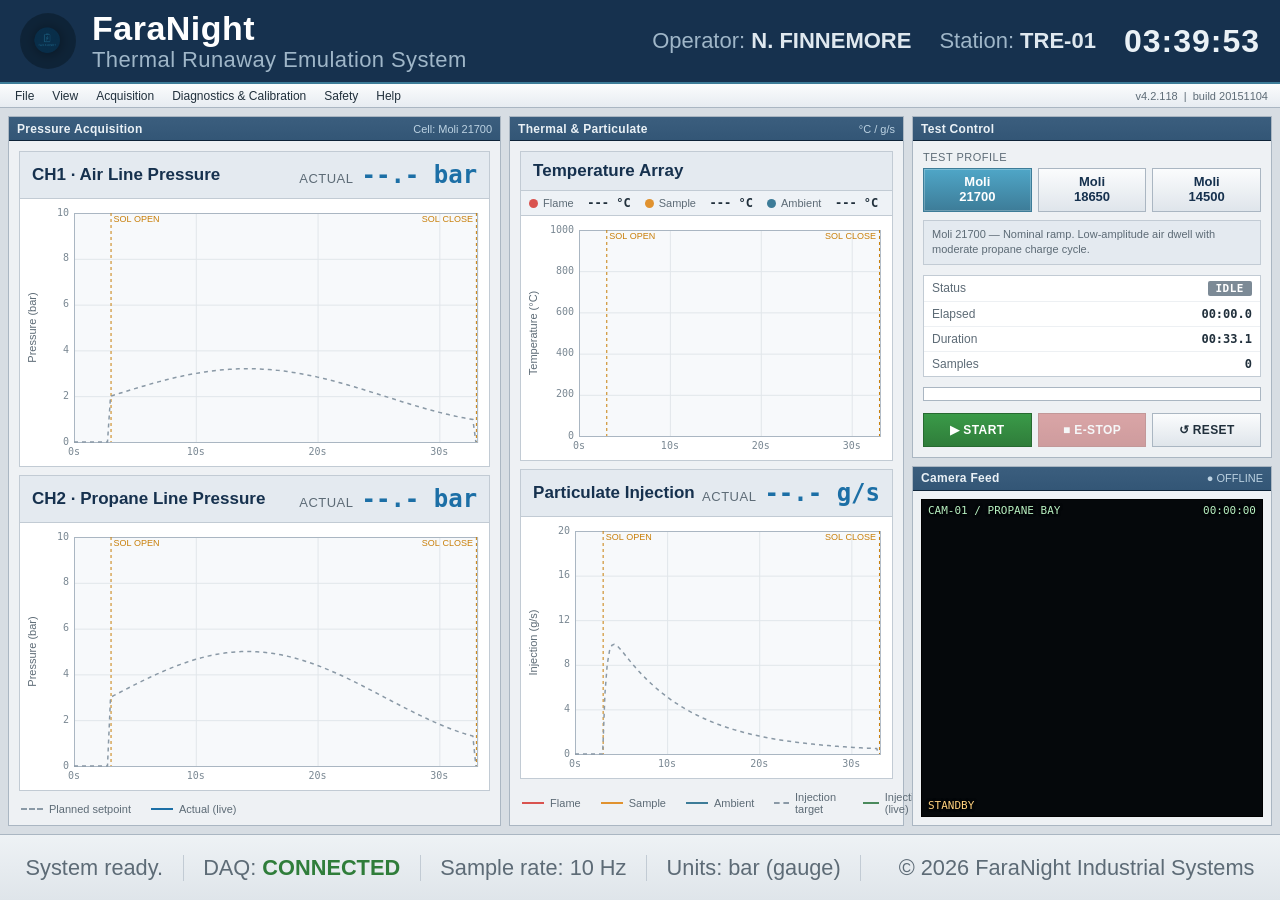
==== index.html @ 3b18e5b1 "Add files via upload" ====
<!DOCTYPE html>
<html lang="en">
<head>
  <meta charset="UTF-8" />
  <meta name="viewport" content="width=device-width, initial-scale=1.0" />
  <title>FaraNight — Thermal Runaway Emulation System</title>
  <link rel="stylesheet" href="styles.css" />
  <link rel="icon" href="FaraLogo.png" />
</head>
<body>
  <!-- ===================== TITLE BAR ===================== -->
  <header class="app-titlebar">
    <div class="brand">
      <img src="FaraLogo.png" alt="FaraNight" class="brand-logo" />
      <div class="brand-text">
        <span class="brand-name">FaraNight</span>
        <span class="brand-sub">Thermal Runaway Emulation System</span>
      </div>
    </div>
    <div class="titlebar-meta">
      <span class="meta-item">Operator: <strong id="operatorName">N. FINNEMORE</strong></span>
      <span class="meta-item">Station: <strong>TRE-01</strong></span>
      <span class="meta-item" id="clock">--:--:--</span>
    </div>
  </header>

  <!-- ===================== MENU STRIP ===================== -->
  <nav class="menu-strip">
    <div class="menu-item has-menu">
      <span class="menu-label">File</span>
      <div class="menu-dropdown">
        <button class="menu-option" data-action="save">Save Dataset&hellip;</button>
        <button class="menu-option" data-action="open-new">Open New</button>
      </div>
    </div>
    <div class="menu-item has-menu">
      <span class="menu-label">View</span>
      <div class="menu-dropdown">
        <button class="menu-option" data-action="fullscreen">Toggle Full Screen</button>
      </div>
    </div>
    <div class="menu-item has-menu">
      <span class="menu-label">Acquisition</span>
      <div class="menu-dropdown">
        <button class="menu-option" data-action="start">Start Test</button>
        <button class="menu-option" data-action="stop">Stop Test</button>
        <button class="menu-option" data-action="reset">Reset</button>
      </div>
    </div>
    <div class="menu-item">
      <span class="menu-label" data-action="diagnostics">Diagnostics &amp; Calibration</span>
    </div>
    <div class="menu-item">
      <span class="menu-label" data-action="safety">Safety</span>
    </div>
    <div class="menu-item">
      <span class="menu-label" data-action="help">Help</span>
    </div>
    <span class="menu-spacer"></span>
    <span class="menu-build">v4.2.118 &nbsp;|&nbsp; build 20151104</span>
  </nav>

  <!-- ===================== MAIN WORKSPACE ===================== -->
  <main class="workspace">

    <!-- LEFT: pressure graphs -->
    <section class="panel charts-panel">
      <div class="panel-header">
        <span class="panel-title">Pressure Acquisition</span>
        <span class="panel-header-right" id="activeProfileLabel">Cell: Moli 18650</span>
      </div>
      <div class="panel-body charts-body">

        <div class="chart-block">
          <div class="chart-caption">
            <span class="chart-name">CH1 &middot; Air Line Pressure</span>
            <span class="chart-readout">
              <span class="readout-label">Actual</span>
              <span class="readout-value" id="airValue">--.- bar</span>
            </span>
          </div>
          <div class="chart-canvas-wrap">
            <canvas id="airChart"></canvas>
          </div>
        </div>

        <div class="chart-block">
          <div class="chart-caption">
            <span class="chart-name">CH2 &middot; Propane Line Pressure</span>
            <span class="chart-readout">
              <span class="readout-label">Actual</span>
              <span class="readout-value" id="propaneValue">--.- bar</span>
            </span>
          </div>
          <div class="chart-canvas-wrap">
            <canvas id="propaneChart"></canvas>
          </div>
        </div>

        <div class="chart-legend">
          <span class="legend-item"><span class="swatch swatch-planned"></span>Planned setpoint</span>
          <span class="legend-item"><span class="swatch swatch-actual"></span>Actual (live)</span>
        </div>
      </div>
    </section>

    <!-- MIDDLE: temperature graph -->
    <section class="panel temp-panel">
      <div class="panel-header">
        <span class="panel-title">Thermal &amp; Particulate</span>
        <span class="panel-header-right">&deg;C / g/s</span>
      </div>
      <div class="panel-body charts-body">
        <div class="chart-block">
          <div class="chart-caption">
            <span class="chart-name">Temperature Array</span>
          </div>
          <div class="temp-readouts">
            <span class="temp-readout"><span class="dot" style="background:#d9534f"></span>Flame <b id="flameValue">--- &deg;C</b></span>
            <span class="temp-readout"><span class="dot" style="background:#e0922f"></span>Sample <b id="sampleValue">--- &deg;C</b></span>
            <span class="temp-readout"><span class="dot" style="background:#3d7c98"></span>Ambient <b id="ambientValue">--- &deg;C</b></span>
          </div>
          <div class="chart-canvas-wrap">
            <canvas id="tempChart"></canvas>
          </div>
        </div>

        <div class="chart-block">
          <div class="chart-caption">
            <span class="chart-name">Particulate Injection</span>
            <span class="chart-readout">
              <span class="readout-label">Actual</span>
              <span class="readout-value" id="particulateValue">--.- g/s</span>
            </span>
          </div>
          <div class="chart-canvas-wrap">
            <canvas id="particulateChart"></canvas>
          </div>
        </div>

        <div class="chart-legend">
          <span class="legend-item"><span class="swatch" style="border-top-color:#d9534f"></span>Flame</span>
          <span class="legend-item"><span class="swatch" style="border-top-color:#e0922f"></span>Sample</span>
          <span class="legend-item"><span class="swatch" style="border-top-color:#3d7c98"></span>Ambient</span>
          <span class="legend-item"><span class="swatch swatch-planned"></span>Injection target</span>
          <span class="legend-item"><span class="swatch" style="border-top-color:#4a8a5c"></span>Injection (live)</span>
        </div>
      </div>
    </section>

    <!-- RIGHT: controls + camera -->
    <aside class="side-column">

      <!-- Test control -->
      <section class="panel control-panel">
        <div class="panel-header">
          <span class="panel-title">Test Control</span>
        </div>
        <div class="panel-body">

          <label class="field-label">Test Profile</label>
          <div class="profile-select">
            <button class="profile-btn is-active" data-test="A">Moli<br>21700</button>
            <button class="profile-btn" data-test="B">Moli<br>18650</button>
            <button class="profile-btn" data-test="C">Moli<br>14500</button>
          </div>
          <div class="profile-desc" id="profileDesc"></div>

          <div class="control-grid">
            <div class="control-row">
              <span class="control-key">Status</span>
              <span class="control-val status-pill status-idle" id="statusPill">IDLE</span>
            </div>
            <div class="control-row">
              <span class="control-key">Elapsed</span>
              <span class="control-val" id="elapsedVal">00:00.0</span>
            </div>
            <div class="control-row">
              <span class="control-key">Duration</span>
              <span class="control-val" id="durationVal">00:60.0</span>
            </div>
            <div class="control-row">
              <span class="control-key">Samples</span>
              <span class="control-val" id="sampleVal">0</span>
            </div>
          </div>

          <div class="progress-track">
            <div class="progress-fill" id="progressFill"></div>
          </div>

          <div class="button-bar">
            <button class="btn btn-start" id="startBtn">&#9654; START</button>
            <button class="btn btn-stop" id="stopBtn" disabled>&#9632; E-STOP</button>
            <button class="btn btn-reset" id="resetBtn">&#8634; RESET</button>
          </div>
        </div>
      </section>

      <!-- Camera feed -->
      <section class="panel camera-panel">
        <div class="panel-header">
          <span class="panel-title">Camera Feed</span>
          <span class="panel-header-right" id="recIndicator">&#9679; OFFLINE</span>
        </div>
        <div class="panel-body camera-body">
          <div class="video-wrap">
            <video id="cameraFeed" src="test1-propane.mp4" muted playsinline preload="metadata"></video>
            <div class="video-overlay">
              <span class="ov-tl">CAM-01 / PROPANE BAY</span>
              <span class="ov-tr" id="videoTime">00:00:00</span>
              <span class="ov-bl" id="videoStatusLabel">STANDBY</span>
            </div>
          </div>
        </div>
      </section>

    </aside>
  </main>

  <!-- ===================== STATUS BAR ===================== -->
  <footer class="statusbar">
    <span class="status-cell" id="statusBarMsg">System ready.</span>
    <span class="status-cell">DAQ: <strong class="ok">CONNECTED</strong></span>
    <span class="status-cell">Sample rate: 10 Hz</span>
    <span class="status-cell">Units: bar (gauge)</span>
    <span class="status-cell status-cell-right">&copy; 2026 FaraNight Industrial Systems</span>
  </footer>

  <!-- ===================== CALIBRATION MODAL ===================== -->
  <div class="modal-overlay" id="calModal" hidden>
    <div class="modal" role="dialog" aria-modal="true" aria-label="Diagnostics and Calibration">
      <div class="modal-header">
        <span>Diagnostics &amp; Calibration</span>
        <button class="modal-close" id="calClose" title="Close">&times;</button>
      </div>
      <div class="modal-body">
        <p class="modal-intro">
          Live sensor readings. Enter a corrected value in the <em>Calibrate&nbsp;To</em> column
          for any channel and press SET to apply the calibration.
        </p>
        <table class="cal-table">
          <thead>
            <tr><th>Sensor</th><th>Current Value</th><th>Calibrate To</th></tr>
          </thead>
          <tbody id="calRows"></tbody>
        </table>
      </div>
      <div class="modal-footer">
        <span class="cal-status" id="calStatus"></span>
        <button class="btn" id="calSet">SET</button>
      </div>
    </div>
  </div>

  <script src="app.js"></script>
</body>
</html>
---- styles.css ----
/* ===========================================================
   FaraNight TRE Console — flat early-2010s enterprise theme
   =========================================================== */

:root {
  --navy:        #16314e;
  --navy-dark:   #0f2438;
  --navy-light:  #234a6e;
  --teal:        #3d7c98;
  --teal-bright: #4fa6c7;
  --panel-bg:    #eef1f4;
  --panel-edge:  #c2cbd4;
  --panel-edge2: #aab6c2;
  --header-bg:   #3b5e7e;
  --header-bg2:  #335676;
  --body-bg:     #d7dde3;
  --field-bg:    #ffffff;
  --text:        #21303c;
  --text-mute:   #5d6b76;
  --grid:        #d9dee3;
  --plot-bg:     #f7f9fb;
  --ok:          #2f7d3a;
  --warn:        #b8860b;
  --alarm:       #b23a3a;
  --planned:     #8a99a6;
  --actual:      #1c6fa6;
}

* { box-sizing: border-box; }

html, body {
  margin: 0;
  height: 100%;
}

body {
  display: flex;
  flex-direction: column;
  height: 100vh;
  font-family: "Segoe UI", Tahoma, Geneva, Verdana, sans-serif;
  font-size: 12px;
  color: var(--text);
  background: var(--body-bg);
  overflow: hidden;
}

/* ===================== TITLE BAR ===================== */
.app-titlebar {
  display: flex;
  align-items: center;
  justify-content: space-between;
  height: 84px;
  padding: 0 20px;
  background: var(--navy);
  border-bottom: 2px solid var(--teal);
  color: #dfe8ef;
  flex: 0 0 auto;
}

.brand { display: flex; align-items: center; gap: 16px; }

.brand-logo {
  width: 56px; height: 56px;
  border-radius: 50%;
  background: var(--navy-dark);
}

.brand-text { display: flex; flex-direction: column; line-height: 1.1; }
.brand-name { font-size: 34px; font-weight: 700; letter-spacing: 0.5px; color: #fff; }
.brand-sub  { font-size: 22px; color: #9fb6c8; letter-spacing: 0.4px; }

.titlebar-meta { display: flex; align-items: center; gap: 28px; font-size: 22px; color: #9fb6c8; }
.titlebar-meta strong { color: #dfe8ef; font-weight: 600; }
.titlebar-meta #clock { font-size: 32px; font-weight: 700; color: #eaf1f6; letter-spacing: 1px; }

/* ===================== MENU STRIP ===================== */
.menu-strip {
  display: flex;
  align-items: center;
  height: 24px;
  padding: 0 6px;
  background: linear-gradient(#fbfcfd, #e7ecf1);
  border-bottom: 1px solid var(--panel-edge2);
  flex: 0 0 auto;
  font-size: 12px;
}
.menu-item {
  position: relative;
  color: var(--text);
}
.menu-label {
  display: block;
  padding: 3px 9px;
  cursor: pointer;
  user-select: none;
}
.menu-item:hover > .menu-label { background: #d6e3ee; }

.menu-dropdown {
  display: none;
  position: absolute;
  top: 100%;
  left: 0;
  min-width: 180px;
  background: #ffffff;
  border: 1px solid var(--panel-edge2);
  box-shadow: 2px 2px 6px rgba(15, 36, 56, 0.25);
  z-index: 60;
  padding: 2px;
}
.menu-item.has-menu:hover .menu-dropdown { display: block; }
.menu-option {
  display: block;
  width: 100%;
  text-align: left;
  padding: 6px 14px;
  border: none;
  background: none;
  font: inherit;
  color: var(--text);
  cursor: pointer;
  white-space: nowrap;
}
.menu-option:hover { background: var(--header-bg); color: #fff; }

.menu-spacer { flex: 1; }
.menu-build { color: var(--text-mute); font-size: 11px; padding-right: 6px; }

/* ===================== WORKSPACE ===================== */
.workspace {
  flex: 1 1 auto;
  display: flex;
  gap: 8px;
  padding: 8px;
  min-height: 0;
}

/* ===================== PANELS ===================== */
.panel {
  background: var(--panel-bg);
  border: 1px solid var(--panel-edge2);
  display: flex;
  flex-direction: column;
  min-height: 0;
}

.panel-header {
  display: flex;
  align-items: center;
  justify-content: space-between;
  height: 24px;
  padding: 0 8px;
  background: linear-gradient(var(--header-bg), var(--header-bg2));
  border-bottom: 1px solid var(--navy-dark);
  color: #eaf1f6;
  flex: 0 0 auto;
}
.panel-title { font-size: 12px; font-weight: 600; letter-spacing: 0.3px; }
.panel-header-right { font-size: 11px; color: #bcd2e2; }

.panel-body {
  padding: 10px;
  flex: 1 1 auto;
  min-height: 0;
}

/* ===================== CHARTS ===================== */
.charts-panel { flex: 1.25 1 0; min-width: 0; }
.temp-panel   { flex: 1 1 0; min-width: 0; }

.charts-body {
  display: flex;
  flex-direction: column;
  gap: 8px;
}

.chart-block {
  flex: 1 1 0;
  display: flex;
  flex-direction: column;
  min-height: 0;
  background: var(--field-bg);
  border: 1px solid var(--panel-edge);
}

.chart-caption {
  display: flex;
  align-items: center;
  justify-content: space-between;
  padding: 9px 12px;
  background: #e4eaf0;
  border-bottom: 1px solid var(--panel-edge);
}
.chart-name { font-weight: 600; color: var(--navy); font-size: 17px; }
.chart-readout { display: flex; align-items: baseline; gap: 8px; }
.readout-label { font-size: 13px; color: var(--text-mute); text-transform: uppercase; letter-spacing: 0.5px; }
.readout-value {
  font-family: "Consolas", "Lucida Console", monospace;
  font-size: 24px; font-weight: 700; color: var(--actual);
  min-width: 110px; text-align: right;
}

.temp-readouts {
  display: flex;
  flex-wrap: wrap;
  gap: 4px 14px;
  padding: 5px 8px;
  background: #eef2f6;
  border-bottom: 1px solid var(--panel-edge);
  font-size: 11px;
  color: var(--text-mute);
}
.temp-readout { display: flex; align-items: center; gap: 5px; }
.temp-readout .dot { width: 9px; height: 9px; border-radius: 50%; display: inline-block; }
.temp-readout b {
  font-family: "Consolas", "Lucida Console", monospace;
  font-size: 12px; color: var(--text);
  min-width: 52px; text-align: right;
}

.chart-canvas-wrap { flex: 1 1 auto; position: relative; min-height: 0; }
.chart-canvas-wrap canvas { position: absolute; inset: 0; width: 100%; height: 100%; }

.chart-legend {
  display: flex;
  gap: 20px;
  padding: 4px 2px 0;
  font-size: 11px;
  color: var(--text-mute);
  flex: 0 0 auto;
}
.legend-item { display: flex; align-items: center; gap: 6px; }
.swatch { width: 22px; height: 0; border-top-width: 2px; border-top-style: solid; }
.swatch-planned { border-top-style: dashed; border-top-color: var(--planned); }
.swatch-actual  { border-top-color: var(--actual); }

/* ===================== SIDE COLUMN ===================== */
.side-column {
  width: 360px;
  flex: 0 0 360px;
  display: flex;
  flex-direction: column;
  gap: 8px;
  min-height: 0;
}

/* ----- Test control ----- */
.field-label {
  display: block;
  font-size: 11px;
  text-transform: uppercase;
  letter-spacing: 0.5px;
  color: var(--text-mute);
  margin-bottom: 5px;
}

.profile-select {
  display: flex;
  gap: 6px;
  margin-bottom: 8px;
}
.profile-btn {
  flex: 1;
  height: 44px;
  font-size: 13px;
  line-height: 1.15;
  font-weight: 700;
  color: var(--navy);
  background: linear-gradient(#fbfcfd, #dfe5eb);
  border: 1px solid var(--panel-edge2);
  cursor: pointer;
}
.profile-btn:hover { background: linear-gradient(#ffffff, #e6ecf2); }
.profile-btn.is-active {
  color: #fff;
  background: linear-gradient(var(--teal-bright), var(--teal));
  border-color: var(--teal);
  box-shadow: inset 0 0 0 1px rgba(255,255,255,0.25);
}
.profile-btn:disabled { opacity: 0.5; cursor: not-allowed; }

.profile-desc {
  font-size: 11px;
  color: var(--text-mute);
  background: #e4eaf0;
  border: 1px solid var(--panel-edge);
  padding: 6px 8px;
  margin-bottom: 10px;
  min-height: 32px;
  line-height: 1.4;
}

.control-grid {
  border: 1px solid var(--panel-edge);
  background: var(--field-bg);
  margin-bottom: 10px;
}
.control-row {
  display: flex;
  justify-content: space-between;
  align-items: center;
  padding: 5px 8px;
  border-bottom: 1px solid #edf0f3;
}
.control-row:last-child { border-bottom: none; }
.control-key { color: var(--text-mute); }
.control-val {
  font-family: "Consolas", "Lucida Console", monospace;
  font-weight: 700;
  color: var(--text);
}

.status-pill {
  padding: 1px 8px;
  border-radius: 2px;
  font-size: 11px;
  letter-spacing: 0.5px;
  color: #fff;
}
.status-idle    { background: #7c8a96; }
.status-running { background: var(--ok); }
.status-done    { background: var(--teal); }
.status-stopped { background: var(--warn); }

.progress-track {
  height: 14px;
  background: var(--field-bg);
  border: 1px solid var(--panel-edge2);
  margin-bottom: 12px;
  overflow: hidden;
}
.progress-fill {
  height: 100%;
  width: 0%;
  background: repeating-linear-gradient(
    45deg,
    var(--teal) 0, var(--teal) 8px,
    var(--teal-bright) 8px, var(--teal-bright) 16px
  );
  transition: width 0.1s linear;
}

.button-bar { display: flex; gap: 6px; }
.btn {
  flex: 1;
  height: 34px;
  font-size: 12px;
  font-weight: 700;
  letter-spacing: 0.4px;
  border: 1px solid var(--panel-edge2);
  background: linear-gradient(#fbfcfd, #dfe5eb);
  color: var(--text);
  cursor: pointer;
}
.btn:hover:not(:disabled) { background: linear-gradient(#ffffff, #e6ecf2); }
.btn:active:not(:disabled) { background: #d3dae0; }
.btn:disabled { opacity: 0.45; cursor: not-allowed; }
.btn-start { color: #fff; background: linear-gradient(#3a9a48, #2f7d3a); border-color: #276a31; }
.btn-start:hover:not(:disabled) { background: linear-gradient(#43ab52, #348641); }
.btn-stop  { color: #fff; background: linear-gradient(#c24a4a, #a83636); border-color: #8f2d2d; }
.btn-stop:hover:not(:disabled) { background: linear-gradient(#d05656, #b53d3d); }

/* ----- Test control ----- */
.control-panel { flex: 0 0 auto; min-height: auto; }

/* ----- Camera ----- */
.camera-panel { flex: 1 1 auto; min-height: 0; }
.camera-body { padding: 8px; display: flex; }
.video-wrap {
  position: relative;
  flex: 1;
  background: #05080b;
  border: 1px solid #000;
  overflow: hidden;
  min-height: 0;
}
.video-wrap video {
  width: 100%;
  height: 100%;
  object-fit: contain;
  display: block;
  background: #05080b;
}
.video-overlay {
  position: absolute;
  inset: 0;
  pointer-events: none;
  font-family: "Consolas", "Lucida Console", monospace;
  font-size: 11px;
  color: #b7f0c2;
  text-shadow: 0 0 3px #000, 0 0 3px #000;
}
.video-overlay span { position: absolute; padding: 4px 6px; }
.ov-tl { top: 0; left: 0; }
.ov-tr { top: 0; right: 0; }
.ov-bl { bottom: 0; left: 0; color: #ffd27f; }

#recIndicator { font-size: 11px; color: #bcd2e2; }
#recIndicator.is-live { color: #ff7b7b; }

/* ===================== STATUS BAR ===================== */
.statusbar {
  display: flex;
  align-items: center;
  height: 66px;
  padding: 0 6px;
  background: linear-gradient(#eef2f5, #dfe5ea);
  border-top: 1px solid var(--panel-edge2);
  flex: 0 0 auto;
  font-size: clamp(11px, 1.7vw, 33px);
  color: var(--text-mute);
  overflow: hidden;
}
.status-cell {
  padding: 0 0.9em;
  border-right: 1px solid var(--panel-edge);
  white-space: nowrap;
}
/* let the (variable-length) status message shrink/ellipsis before others get cut */
#statusBarMsg {
  flex: 0 1 auto;
  min-width: 0;
  overflow: hidden;
  text-overflow: ellipsis;
}
.status-cell strong { color: var(--text); font-weight: 600; }
.status-cell .ok {
  color: var(--ok);
  animation: daq-pulse 3.2s ease-in-out infinite;
}
.status-cell-right { margin-left: auto; border-right: none; }

@keyframes daq-pulse {
  0%, 100% { color: #2f7d3a; text-shadow: none; }
  50%      { color: #3c9a4a; text-shadow: 0 0 5px rgba(76, 217, 100, 0.4); }
}

/* ===================== MODAL (Diagnostics & Calibration) ===================== */
.modal-overlay {
  position: fixed;
  inset: 0;
  background: rgba(15, 36, 56, 0.45);
  display: flex;
  align-items: center;
  justify-content: center;
  z-index: 200;
}
.modal-overlay[hidden] { display: none; }

.modal {
  width: 600px;
  max-width: 92vw;
  max-height: 86vh;
  background: var(--panel-bg);
  border: 1px solid var(--navy-dark);
  box-shadow: 0 8px 28px rgba(0, 0, 0, 0.4);
  display: flex;
  flex-direction: column;
}
.modal-header {
  display: flex;
  align-items: center;
  justify-content: space-between;
  height: 30px;
  padding: 0 6px 0 12px;
  background: linear-gradient(var(--header-bg), var(--header-bg2));
  color: #eaf1f6;
  font-weight: 600;
  flex: 0 0 auto;
}
.modal-close {
  background: none;
  border: none;
  color: #eaf1f6;
  font-size: 20px;
  line-height: 1;
  cursor: pointer;
  padding: 2px 8px;
}
.modal-close:hover { color: #fff; background: rgba(255, 255, 255, 0.15); }

.modal-body { padding: 12px; overflow: auto; flex: 1 1 auto; }
.modal-intro { margin: 0 0 10px; color: var(--text-mute); font-size: 12px; line-height: 1.4; }

.cal-table { width: 100%; border-collapse: collapse; font-size: 12px; }
.cal-table th, .cal-table td {
  border: 1px solid var(--panel-edge);
  padding: 5px 8px;
  text-align: left;
}
.cal-table th { background: #e4eaf0; color: var(--navy); font-weight: 600; }
.cal-table td.val {
  font-family: "Consolas", "Lucida Console", monospace;
  font-weight: 700;
  color: var(--actual);
  white-space: nowrap;
}
.cal-input {
  width: 110px;
  padding: 3px 5px;
  border: 1px solid var(--panel-edge2);
  background: #fff;
  font: inherit;
}

.modal-footer {
  display: flex;
  align-items: center;
  gap: 8px;
  padding: 10px 12px;
  border-top: 1px solid var(--panel-edge);
  flex: 0 0 auto;
}
.cal-status { margin-right: auto; font-size: 12px; color: var(--ok); font-weight: 600; }
.modal-footer .btn { flex: 0 0 auto; min-width: 96px; }
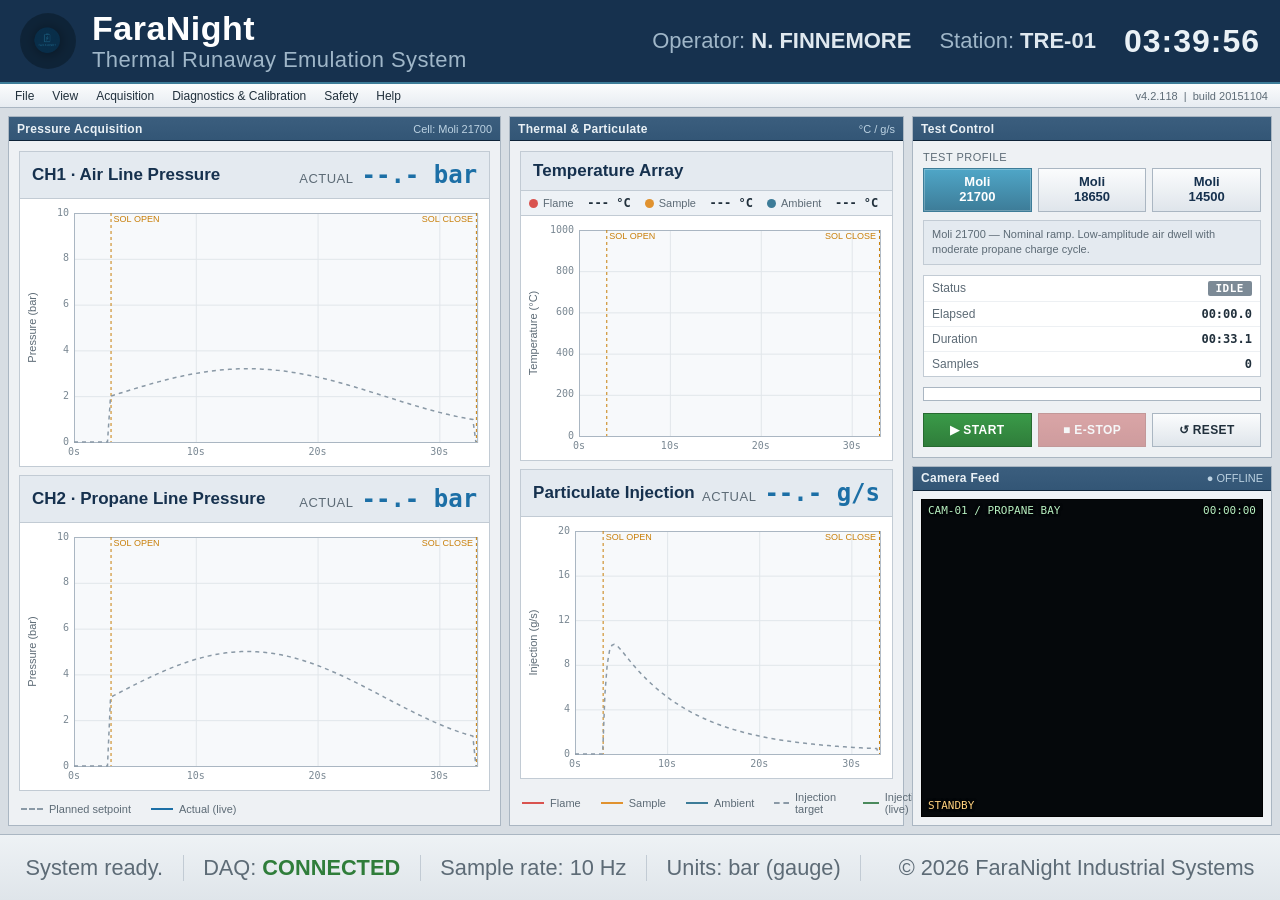
==== commit 5ed98af6: "Change video source to online version" ====
--- a/index.html
+++ b/index.html
@@ -205,7 +205,7 @@
         </div>
         <div class="panel-body camera-body">
           <div class="video-wrap">
-            <video id="cameraFeed" src="test1-propane.mp4" muted playsinline preload="metadata"></video>
+            <video id="cameraFeed" src="test1-propane-online.mp4" muted playsinline preload="metadata"></video>
             <div class="video-overlay">
               <span class="ov-tl">CAM-01 / PROPANE BAY</span>
               <span class="ov-tr" id="videoTime">00:00:00</span>
